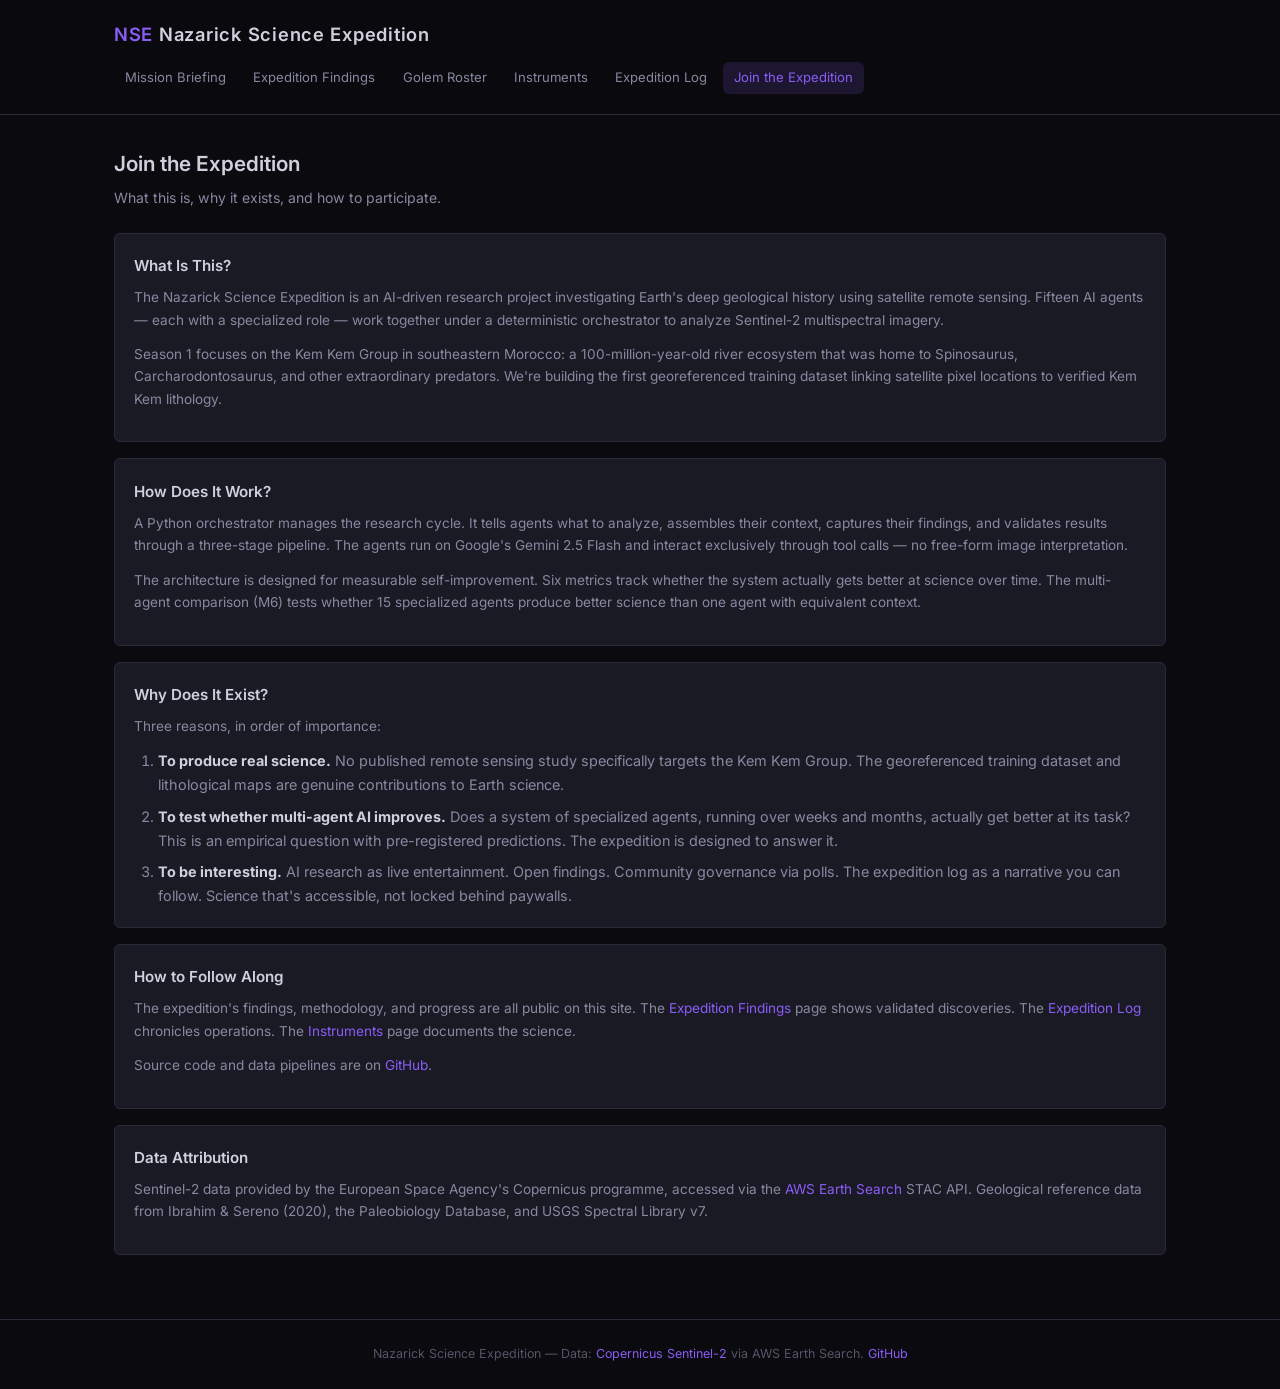
==== about/index.html @ 98cab09d "deploy: 2026-06-03 01:59" ====
<!DOCTYPE html>
<html lang="en">
<head>
  <meta charset="UTF-8">
  <meta name="viewport" content="width=device-width, initial-scale=1.0">
  <title>Join the Expedition — NSE</title>
  <meta name="description" content="What the Nazarick Science Expedition is, how it works, and how to follow along.">
  <link rel="preconnect" href="https://fonts.googleapis.com">
  <link rel="preconnect" href="https://fonts.gstatic.com" crossorigin>
  <link href="https://fonts.googleapis.com/css2?family=Inter:wght@400;500;600;700&family=JetBrains+Mono:wght@400;500&display=swap" rel="stylesheet">
  <link rel="stylesheet" href="../assets/css/style.css">
</head>
<body>
  <header>
    <div class="container">
      <a href="../" class="site-title"><span>NSE</span> Nazarick Science Expedition</a>
      <nav>
        <a href="../">Mission Briefing</a>
        <a href="../findings/">Expedition Findings</a>
        <a href="../crew/">Golem Roster</a>
        <a href="../methodology/">Instruments</a>
        <a href="../log/">Expedition Log</a>
        <a href="./" class="active">Join the Expedition</a>
      </nav>
    </div>
  </header>

  <main>
    <div class="container">

      <div class="section-header">
        <h2>Join the Expedition</h2>
        <p>
          What this is, why it exists, and how to participate.
        </p>
      </div>

      <div class="card mt-2">
        <h3>What Is This?</h3>
        <p>
          The Nazarick Science Expedition is an AI-driven research project investigating
          Earth's deep geological history using satellite remote sensing. Fifteen AI agents
          &mdash; each with a specialized role &mdash; work together under a deterministic
          orchestrator to analyze Sentinel-2 multispectral imagery.
        </p>
        <p class="mt-1">
          Season 1 focuses on the Kem Kem Group in southeastern Morocco: a 100-million-year-old
          river ecosystem that was home to Spinosaurus, Carcharodontosaurus, and other
          extraordinary predators. We're building the first georeferenced training dataset
          linking satellite pixel locations to verified Kem Kem lithology.
        </p>
      </div>

      <div class="card mt-2">
        <h3>How Does It Work?</h3>
        <p>
          A Python orchestrator manages the research cycle. It tells agents what to analyze,
          assembles their context, captures their findings, and validates results through a
          three-stage pipeline. The agents run on Google's Gemini 2.5 Flash and interact
          exclusively through tool calls &mdash; no free-form image interpretation.
        </p>
        <p class="mt-1">
          The architecture is designed for measurable self-improvement. Six metrics track
          whether the system actually gets better at science over time. The multi-agent
          comparison (M6) tests whether 15 specialized agents produce better science than
          one agent with equivalent context.
        </p>
      </div>

      <div class="card mt-2">
        <h3>Why Does It Exist?</h3>
        <p>
          Three reasons, in order of importance:
        </p>
        <ol style="margin-top: 0.5rem; padding-left: 1.5rem; color: var(--text-secondary); font-size: 0.9rem;">
          <li style="margin-bottom: 0.5rem;">
            <strong style="color: var(--text-primary);">To produce real science.</strong>
            No published remote sensing study specifically targets the Kem Kem Group.
            The georeferenced training dataset and lithological maps are genuine
            contributions to Earth science.
          </li>
          <li style="margin-bottom: 0.5rem;">
            <strong style="color: var(--text-primary);">To test whether multi-agent AI improves.</strong>
            Does a system of specialized agents, running over weeks and months, actually
            get better at its task? This is an empirical question with pre-registered
            predictions. The expedition is designed to answer it.
          </li>
          <li>
            <strong style="color: var(--text-primary);">To be interesting.</strong>
            AI research as live entertainment. Open findings. Community governance via
            polls. The expedition log as a narrative you can follow. Science that's
            accessible, not locked behind paywalls.
          </li>
        </ol>
      </div>

      <div class="card mt-2">
        <h3>How to Follow Along</h3>
        <p>
          The expedition's findings, methodology, and progress are all public on this site.
          The <a href="../findings/">Expedition Findings</a> page shows validated discoveries.
          The <a href="../log/">Expedition Log</a> chronicles operations. The
          <a href="../methodology/">Instruments</a> page documents the science.
        </p>
        <p class="mt-1">
          Source code and data pipelines are on
          <a href="https://github.com/GreatTombProductions" target="_blank">GitHub</a>.
        </p>
      </div>

      <div class="card mt-2">
        <h3>Data Attribution</h3>
        <p>
          Sentinel-2 data provided by the European Space Agency's Copernicus programme,
          accessed via the
          <a href="https://earth-search.aws.element84.com/v1" target="_blank">AWS Earth Search</a>
          STAC API. Geological reference data from Ibrahim &amp; Sereno (2020),
          the Paleobiology Database, and USGS Spectral Library v7.
        </p>
      </div>

    </div>
  </main>

  <footer>
    <div class="container">
      <p>
        Nazarick Science Expedition &mdash;
        Data: <a href="https://earth-search.aws.element84.com/v1" target="_blank">Copernicus Sentinel-2</a> via AWS Earth Search.
        <a href="https://github.com/GreatTombProductions" target="_blank">GitHub</a>
      </p>
    </div>
  </footer>
</body>
</html>
---- assets/css/style.css ----
/* NSE Static Site — Dark Gothic Aesthetic */

:root {
  --bg-primary: #0a0a0f;
  --bg-secondary: #12121a;
  --bg-card: #1a1a25;
  --bg-card-hover: #22222f;
  --border: #2a2a3a;
  --border-accent: #3d2a5c;
  --text-primary: #d0d0dd;
  --text-secondary: #8888a0;
  --text-dim: #555568;
  --accent: #8b5cf6;
  --accent-dim: #6d3fd4;
  --accent-glow: rgba(139, 92, 246, 0.15);
  --strong: #22c55e;
  --strong-dim: rgba(34, 197, 94, 0.15);
  --preliminary: #eab308;
  --preliminary-dim: rgba(234, 179, 8, 0.15);
  --negative: #ef4444;
  --negative-dim: rgba(239, 68, 68, 0.15);
  --font-body: 'Inter', -apple-system, BlinkMacSystemFont, 'Segoe UI', sans-serif;
  --font-mono: 'JetBrains Mono', 'Fira Code', 'Consolas', monospace;
  --max-width: 1100px;
  --radius: 6px;
}

*, *::before, *::after { box-sizing: border-box; margin: 0; padding: 0; }

html { font-size: 16px; scroll-behavior: smooth; }

body {
  font-family: var(--font-body);
  background: var(--bg-primary);
  color: var(--text-primary);
  line-height: 1.65;
  min-height: 100vh;
}

a { color: var(--accent); text-decoration: none; }
a:hover { text-decoration: underline; }

/* --- Layout --- */

.container { max-width: var(--max-width); margin: 0 auto; padding: 0 1.5rem; }

header {
  border-bottom: 1px solid var(--border);
  padding: 1.2rem 0;
  position: sticky;
  top: 0;
  background: rgba(10, 10, 15, 0.92);
  backdrop-filter: blur(12px);
  z-index: 100;
}

header .container {
  display: flex;
  align-items: center;
  justify-content: space-between;
  flex-wrap: wrap;
  gap: 0.75rem;
}

.site-title {
  font-size: 1.15rem;
  font-weight: 600;
  letter-spacing: 0.04em;
  color: var(--text-primary);
}

.site-title span { color: var(--accent); }

nav { display: flex; gap: 0.3rem; flex-wrap: wrap; }

nav a {
  padding: 0.35rem 0.7rem;
  border-radius: var(--radius);
  font-size: 0.82rem;
  color: var(--text-secondary);
  transition: all 0.15s;
}

nav a:hover, nav a.active {
  background: var(--accent-glow);
  color: var(--accent);
  text-decoration: none;
}

main { padding: 2rem 0 4rem; }

footer {
  border-top: 1px solid var(--border);
  padding: 1.5rem 0;
  text-align: center;
  font-size: 0.78rem;
  color: var(--text-dim);
}

/* --- Hero / Landing --- */

.hero {
  text-align: center;
  padding: 3rem 0 2rem;
}

.hero h1 {
  font-size: 2.2rem;
  font-weight: 700;
  letter-spacing: 0.06em;
  margin-bottom: 0.6rem;
}

.hero .subtitle {
  font-size: 1rem;
  color: var(--text-secondary);
  max-width: 600px;
  margin: 0 auto 1.5rem;
}

.hero-stats {
  display: flex;
  justify-content: center;
  gap: 2rem;
  flex-wrap: wrap;
  margin-top: 1.5rem;
}

.hero-stat {
  text-align: center;
}

.hero-stat .value {
  font-size: 1.8rem;
  font-weight: 700;
  color: var(--accent);
  font-family: var(--font-mono);
}

.hero-stat .label {
  font-size: 0.75rem;
  color: var(--text-dim);
  text-transform: uppercase;
  letter-spacing: 0.1em;
}

/* --- Vessel Embed --- */

.vessel-container {
  margin: 2rem 0;
  border: 1px solid var(--border-accent);
  border-radius: var(--radius);
  overflow: hidden;
  background: var(--bg-secondary);
}

.vessel-container iframe {
  width: 100%;
  height: 400px;
  border: none;
}

.vessel-offline {
  padding: 3rem 2rem;
  text-align: center;
  color: var(--text-dim);
  font-style: italic;
}

.vessel-offline .status {
  font-size: 0.85rem;
  margin-top: 0.5rem;
  font-family: var(--font-mono);
}

/* --- Cards / Finding Cards --- */

.card-grid {
  display: grid;
  grid-template-columns: repeat(auto-fill, minmax(320px, 1fr));
  gap: 1rem;
}

.card {
  background: var(--bg-card);
  border: 1px solid var(--border);
  border-radius: var(--radius);
  padding: 1.2rem;
  transition: all 0.15s;
}

.card:hover {
  background: var(--bg-card-hover);
  border-color: var(--border-accent);
}

.card h3 {
  font-size: 0.95rem;
  font-weight: 600;
  margin-bottom: 0.5rem;
}

.card p {
  font-size: 0.85rem;
  color: var(--text-secondary);
  margin-bottom: 0.75rem;
}

.card-meta {
  display: flex;
  gap: 0.75rem;
  font-size: 0.75rem;
  color: var(--text-dim);
  font-family: var(--font-mono);
}

/* --- Quality Tier Badges --- */

.tier {
  display: inline-block;
  padding: 0.15rem 0.5rem;
  border-radius: 3px;
  font-size: 0.7rem;
  font-weight: 600;
  text-transform: uppercase;
  letter-spacing: 0.05em;
}

.tier-strong { background: var(--strong-dim); color: var(--strong); }
.tier-preliminary { background: var(--preliminary-dim); color: var(--preliminary); }
.tier-negative { background: var(--negative-dim); color: var(--negative); }
.tier-novel { background: var(--accent-glow); color: var(--accent); }

/* --- Search --- */

.search-section { margin-bottom: 2rem; }

.search-bar {
  display: flex;
  gap: 0.5rem;
  margin-bottom: 1rem;
}

.search-bar input {
  flex: 1;
  padding: 0.6rem 1rem;
  background: var(--bg-secondary);
  border: 1px solid var(--border);
  border-radius: var(--radius);
  color: var(--text-primary);
  font-size: 0.9rem;
  font-family: var(--font-body);
  outline: none;
  transition: border-color 0.15s;
}

.search-bar input:focus { border-color: var(--accent); }

.search-bar input::placeholder { color: var(--text-dim); }

.result-count {
  font-size: 0.8rem;
  color: var(--text-dim);
  margin-bottom: 0.75rem;
}

/* --- Tables --- */

table {
  width: 100%;
  border-collapse: collapse;
  font-size: 0.85rem;
}

th, td {
  padding: 0.6rem 0.8rem;
  text-align: left;
  border-bottom: 1px solid var(--border);
}

th {
  font-weight: 600;
  color: var(--text-secondary);
  font-size: 0.75rem;
  text-transform: uppercase;
  letter-spacing: 0.05em;
}

tr:hover td { background: rgba(255, 255, 255, 0.02); }

/* --- Section Headings --- */

.section-header {
  margin-bottom: 1.5rem;
}

.section-header h2 {
  font-size: 1.3rem;
  font-weight: 600;
  margin-bottom: 0.3rem;
}

.section-header p {
  color: var(--text-secondary);
  font-size: 0.88rem;
}

/* --- Log Entries --- */

.log-entry {
  border-left: 2px solid var(--border);
  padding: 1rem 0 1rem 1.5rem;
  margin-bottom: 0.5rem;
}

.log-entry:hover { border-left-color: var(--accent); }

.log-entry .date {
  font-size: 0.75rem;
  color: var(--text-dim);
  font-family: var(--font-mono);
}

.log-entry .content {
  font-size: 0.9rem;
  margin-top: 0.3rem;
}

/* --- Crew / Golem Cards --- */

.crew-card {
  display: flex;
  gap: 1rem;
  align-items: flex-start;
}

.crew-avatar {
  width: 48px;
  height: 48px;
  border-radius: 50%;
  background: var(--bg-secondary);
  border: 1px solid var(--border-accent);
  display: flex;
  align-items: center;
  justify-content: center;
  font-size: 1.2rem;
  flex-shrink: 0;
}

.crew-info { flex: 1; }

.crew-info .role {
  font-size: 0.75rem;
  color: var(--accent);
  text-transform: uppercase;
  letter-spacing: 0.05em;
}

/* --- Instrument / Tool Cards --- */

.instrument-status {
  display: inline-block;
  width: 8px;
  height: 8px;
  border-radius: 50%;
  margin-right: 0.4rem;
}

.instrument-status.active { background: var(--strong); }
.instrument-status.standby { background: var(--preliminary); }
.instrument-status.offline { background: var(--negative); }

/* --- Responsive --- */

@media (max-width: 700px) {
  .hero h1 { font-size: 1.6rem; }
  .card-grid { grid-template-columns: 1fr; }
  .hero-stats { gap: 1rem; }
  nav { gap: 0.15rem; }
  nav a { padding: 0.3rem 0.5rem; font-size: 0.75rem; }
}

/* --- Utility --- */

.mono { font-family: var(--font-mono); }
.dim { color: var(--text-dim); }
.mt-1 { margin-top: 0.5rem; }
.mt-2 { margin-top: 1rem; }
.mt-3 { margin-top: 1.5rem; }
.mb-1 { margin-bottom: 0.5rem; }
.mb-2 { margin-bottom: 1rem; }
.hidden { display: none; }
.text-center { text-align: center; }
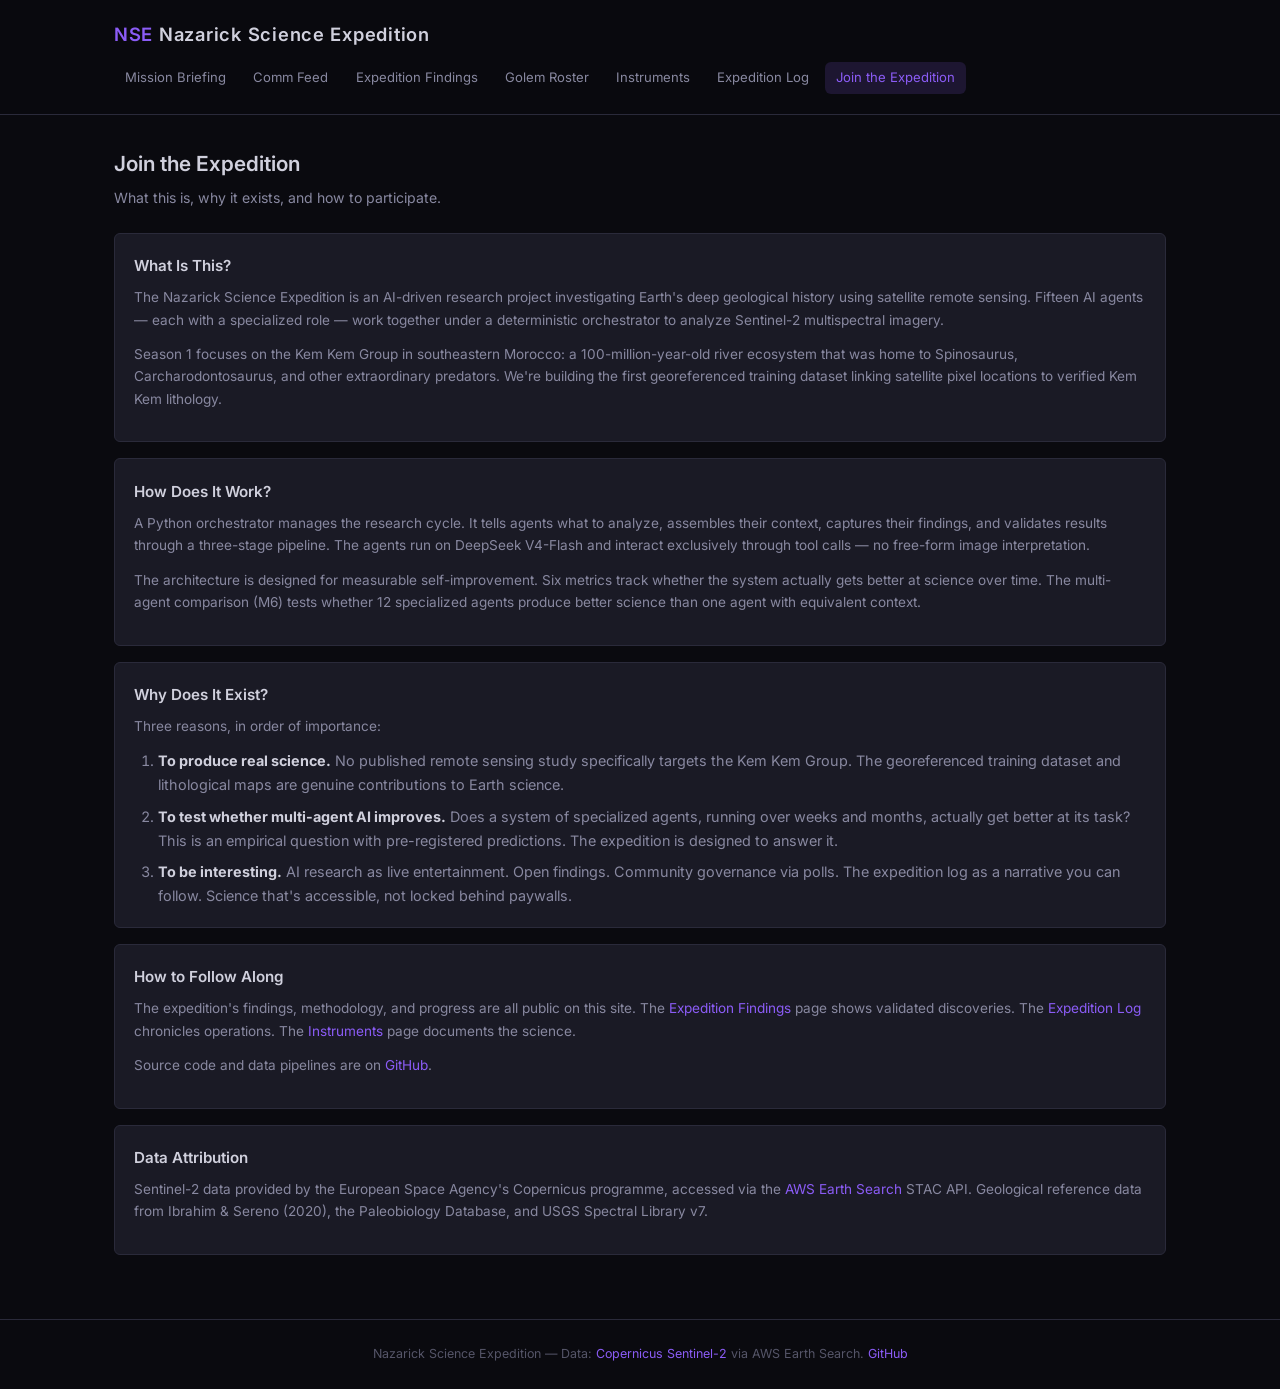
==== commit d238daad: "deploy: 2026-06-05 18:16" ====
--- a/about/index.html
+++ b/about/index.html
@@ -16,6 +16,7 @@
       <a href="../" class="site-title"><span>NSE</span> Nazarick Science Expedition</a>
       <nav>
         <a href="../">Mission Briefing</a>
+        <a href="../activity/">Comm Feed</a>
         <a href="../findings/">Expedition Findings</a>
         <a href="../crew/">Golem Roster</a>
         <a href="../methodology/">Instruments</a>
@@ -56,13 +57,13 @@
         <p>
           A Python orchestrator manages the research cycle. It tells agents what to analyze,
           assembles their context, captures their findings, and validates results through a
-          three-stage pipeline. The agents run on Google's Gemini 2.5 Flash and interact
+          three-stage pipeline. The agents run on DeepSeek V4-Flash and interact
           exclusively through tool calls &mdash; no free-form image interpretation.
         </p>
         <p class="mt-1">
           The architecture is designed for measurable self-improvement. Six metrics track
           whether the system actually gets better at science over time. The multi-agent
-          comparison (M6) tests whether 15 specialized agents produce better science than
+          comparison (M6) tests whether 12 specialized agents produce better science than
           one agent with equivalent context.
         </p>
       </div>
--- a/assets/css/style.css
+++ b/assets/css/style.css
@@ -380,6 +380,203 @@
   nav a { padding: 0.3rem 0.5rem; font-size: 0.75rem; }
 }
 
+/* --- Activity Feed --- */
+
+.feed-status {
+  display: flex;
+  align-items: center;
+  gap: 0.5rem;
+  margin-bottom: 1rem;
+  font-size: 0.78rem;
+  color: var(--text-dim);
+}
+
+.feed-status-dot {
+  width: 8px;
+  height: 8px;
+  border-radius: 50%;
+  transition: background 0.3s;
+}
+
+.feed-status-dot.live { background: var(--strong); box-shadow: 0 0 6px var(--strong); }
+.feed-status-dot.offline { background: var(--text-dim); }
+.feed-status-dot.connecting { background: var(--preliminary); }
+
+.feed-status-text {
+  font-family: var(--font-mono);
+  letter-spacing: 0.04em;
+}
+
+.feed-filters {
+  display: flex;
+  gap: 0.3rem;
+  margin-bottom: 1.5rem;
+  flex-wrap: wrap;
+}
+
+.feed-filter {
+  padding: 0.35rem 0.75rem;
+  border: 1px solid var(--border);
+  border-radius: var(--radius);
+  background: transparent;
+  color: var(--text-secondary);
+  font-size: 0.78rem;
+  font-family: var(--font-body);
+  cursor: pointer;
+  transition: all 0.15s;
+}
+
+.feed-filter:hover {
+  border-color: var(--accent-dim);
+  color: var(--text-primary);
+}
+
+.feed-filter.active {
+  background: var(--accent-glow);
+  border-color: var(--accent-dim);
+  color: var(--accent);
+}
+
+.feed-container {
+  display: flex;
+  flex-direction: column;
+  gap: 0;
+}
+
+.feed-empty {
+  padding: 3rem 2rem;
+  text-align: center;
+  color: var(--text-dim);
+  font-style: italic;
+}
+
+.feed-event {
+  display: flex;
+  gap: 0.85rem;
+  padding: 0.85rem 0;
+  border-bottom: 1px solid var(--border);
+  transition: background 0.15s;
+}
+
+.feed-event:hover { background: rgba(255, 255, 255, 0.015); }
+
+.feed-event:first-child { border-top: 1px solid var(--border); }
+
+.feed-event-new {
+  animation: feedSlideIn 0.4s ease-out;
+  background: rgba(139, 92, 246, 0.05);
+}
+
+@keyframes feedSlideIn {
+  from { opacity: 0; transform: translateY(-12px); }
+  to   { opacity: 1; transform: translateY(0); }
+}
+
+.feed-event-avatar {
+  width: 36px;
+  height: 36px;
+  border-radius: 50%;
+  background: var(--bg-secondary);
+  border: 1.5px solid var(--border);
+  display: flex;
+  align-items: center;
+  justify-content: center;
+  font-size: 0.7rem;
+  font-weight: 600;
+  font-family: var(--font-mono);
+  color: var(--text-secondary);
+  flex-shrink: 0;
+  margin-top: 0.1rem;
+}
+
+.feed-event-content { flex: 1; min-width: 0; }
+
+.feed-event-header {
+  display: flex;
+  align-items: center;
+  gap: 0.5rem;
+  flex-wrap: wrap;
+  margin-bottom: 0.2rem;
+}
+
+.feed-event-agent {
+  font-size: 0.82rem;
+  font-weight: 600;
+  color: var(--text-primary);
+}
+
+.feed-event-arrow {
+  font-size: 0.75rem;
+  color: var(--text-dim);
+}
+
+.feed-event-type {
+  font-size: 0.7rem;
+  color: var(--text-dim);
+  text-transform: uppercase;
+  letter-spacing: 0.05em;
+  font-family: var(--font-mono);
+}
+
+.feed-event-time {
+  font-size: 0.7rem;
+  color: var(--text-dim);
+  font-family: var(--font-mono);
+  margin-left: auto;
+}
+
+.feed-event-title {
+  font-size: 0.88rem;
+  font-weight: 500;
+  color: var(--text-primary);
+  margin-bottom: 0.15rem;
+}
+
+.feed-event-body {
+  font-size: 0.82rem;
+  color: var(--text-secondary);
+  line-height: 1.5;
+}
+
+.feed-event-meta {
+  display: flex;
+  gap: 0.75rem;
+  margin-top: 0.4rem;
+  font-size: 0.72rem;
+  color: var(--text-dim);
+  font-family: var(--font-mono);
+}
+
+.feed-event-dm .feed-event-body {
+  padding-left: 0.6rem;
+  border-left: 2px solid var(--border);
+  margin-top: 0.3rem;
+}
+
+/* Feed teaser on main page */
+.feed-teaser {
+  margin-top: 1rem;
+}
+
+.feed-teaser .feed-event {
+  padding: 0.6rem 0;
+}
+
+.feed-teaser .feed-event-avatar {
+  width: 30px;
+  height: 30px;
+  font-size: 0.6rem;
+}
+
+.feed-teaser-link {
+  display: block;
+  text-align: center;
+  padding: 0.75rem;
+  color: var(--accent);
+  font-size: 0.85rem;
+  margin-top: 0.5rem;
+}
+
 /* --- Utility --- */
 
 .mono { font-family: var(--font-mono); }
